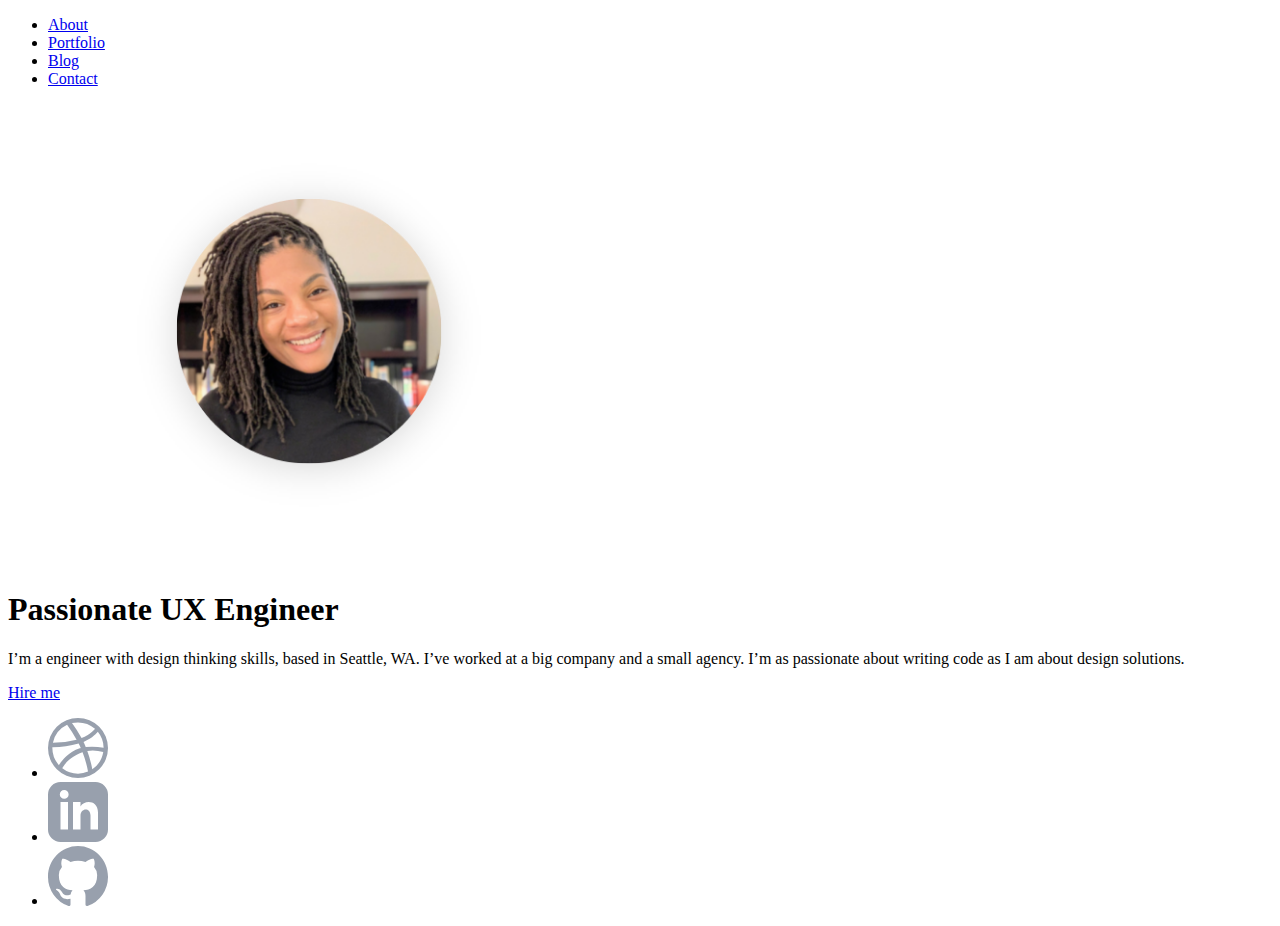
==== index.html @ 9cea9fcd "initial commit" ====
<!DOCTYPE html>
<html>
    <head>
        <meta charset="utf-8">
        <meta http-equiv="X-UA-Compatible" content="IE=edge">
        <title>Jhia Turner | UX Engineer</title>
        <meta name="viewport" content="width=device-width, initial-scale=1">
        <link rel="stylesheet" href="css/styles.css" type="text/css">
    </head>
    <body>
        <div class="container">
            <div class="sidebar">
                <nav>
                    <ul>
                        <li><a href="#">About</a></li>
                        <li><a href="#">Portfolio</a></li>
                        <li><a href="#">Blog</a></li>
                        <li><a href="#">Contact</a></li>
                    </ul>
                </nav>
            </div>
            <div class="content">
                <section class="hero">
                    <img src="/img/portrait-photo.png" />
                    <div class="hero-content">
                        <h1>Passionate UX Engineer</h1>
                        <p>
                            I’m a engineer with design thinking skills, based in Seattle, 
                            WA. I’ve worked at a big company and a small agency. 
                            I’m as passionate about writing code as I am about design 
                            solutions.
                        </p>
                        <a class="action-btn" href="#">Hire me</a>
                    </div>
                </section>
            </div>
            <div class="footer">
                <footer>
                    <ul>
                        <li><a href="#"><svg xmlns="http://www.w3.org/2000/svg" width="60" height="60" viewBox="0 0 60 60"><path d="M30,0A30,30,0,1,0,60,30,30.009,30.009,0,0,0,30,0ZM49.816,13.829a25.507,25.507,0,0,1,5.792,15.944,60.5,60.5,0,0,0-17.831-.813c-.2-.423-.358-.879-.553-1.334-.521-1.236-1.106-2.505-1.692-3.709C44.967,20.076,49.262,14.544,49.816,13.829ZM30,4.425a25.567,25.567,0,0,1,16.985,6.443c-.456.651-4.328,5.824-13.438,9.241a138.338,138.338,0,0,0-9.566-15A26.059,26.059,0,0,1,30,4.425ZM19.1,6.833a161.7,161.7,0,0,1,9.5,14.8A96.1,96.1,0,0,1,4.913,24.761,25.744,25.744,0,0,1,19.1,6.833ZM4.36,30.033v-.781a93.627,93.627,0,0,0,26.323-3.644c.748,1.432,1.432,2.9,2.082,4.36-.325.1-.683.2-1.009.293-13.21,4.263-20.239,15.911-20.824,16.887A25.565,25.565,0,0,1,4.36,30.033ZM30,55.64a25.446,25.446,0,0,1-15.716-5.4c.456-.944,5.662-10.965,20.108-16.009.065-.033.1-.033.163-.065A105.926,105.926,0,0,1,40.022,53.59,25.2,25.2,0,0,1,30,55.64Zm14.284-4.393a110.247,110.247,0,0,0-4.978-18.254A37.421,37.421,0,0,1,55.249,34.1,25.4,25.4,0,0,1,44.284,51.247Z" fill="#98a0ad" fill-rule="evenodd"/></svg></a></li>
                        <li><a href="#"><svg xmlns="http://www.w3.org/2000/svg" width="60" height="60" viewBox="0 0 60 60"><path d="M47.5,0h-35A12.5,12.5,0,0,0,0,12.5v35A12.5,12.5,0,0,0,12.5,60h35A12.5,12.5,0,0,0,60,47.5v-35A12.5,12.5,0,0,0,47.5,0ZM20,47.5H12.5V20H20ZM16.25,16.83a4.41,4.41,0,1,1,4.375-4.41A4.394,4.394,0,0,1,16.25,16.83ZM50,47.5H42.5V33.49c0-8.42-10-7.783-10,0V47.5H25V20h7.5v4.413C35.99,17.948,50,17.47,50,30.6Z" fill="#98a0ad"/></svg></a></li>
                        <li><a href="#"><svg xmlns="http://www.w3.org/2000/svg" width="60" height="60" viewBox="0 0 60 60"><path d="M30,0C13.435,0,0,13.772,0,30.758A30.706,30.706,0,0,0,20.517,59.946c1.5.285,1.983-.669,1.983-1.479V52.74c-8.345,1.861-10.082-3.629-10.082-3.629-1.365-3.555-3.332-4.5-3.332-4.5-2.723-1.91.207-1.869.207-1.869,3.013.215,4.6,3.171,4.6,3.171,2.675,4.7,7.018,3.342,8.73,2.556a6.588,6.588,0,0,1,1.9-4.111c-6.663-.782-13.667-3.419-13.667-15.2a12.073,12.073,0,0,1,3.09-8.256,11.323,11.323,0,0,1,.292-8.141s2.52-.825,8.253,3.153a27.759,27.759,0,0,1,15.023,0c5.728-3.978,8.243-3.153,8.243-3.153a11.312,11.312,0,0,1,.295,8.141,12.041,12.041,0,0,1,3.087,8.256c0,11.814-7.017,14.415-13.7,15.177,1.075.954,2.058,2.825,2.058,5.7v8.441c0,.818.48,1.779,2,1.476A30.708,30.708,0,0,0,60,30.758C60,13.772,46.568,0,30,0Z" fill="#98a0ad"/></svg></a></li>
                    </ul>
                </footer>
            </div>
        </div>
    </body>
</html>
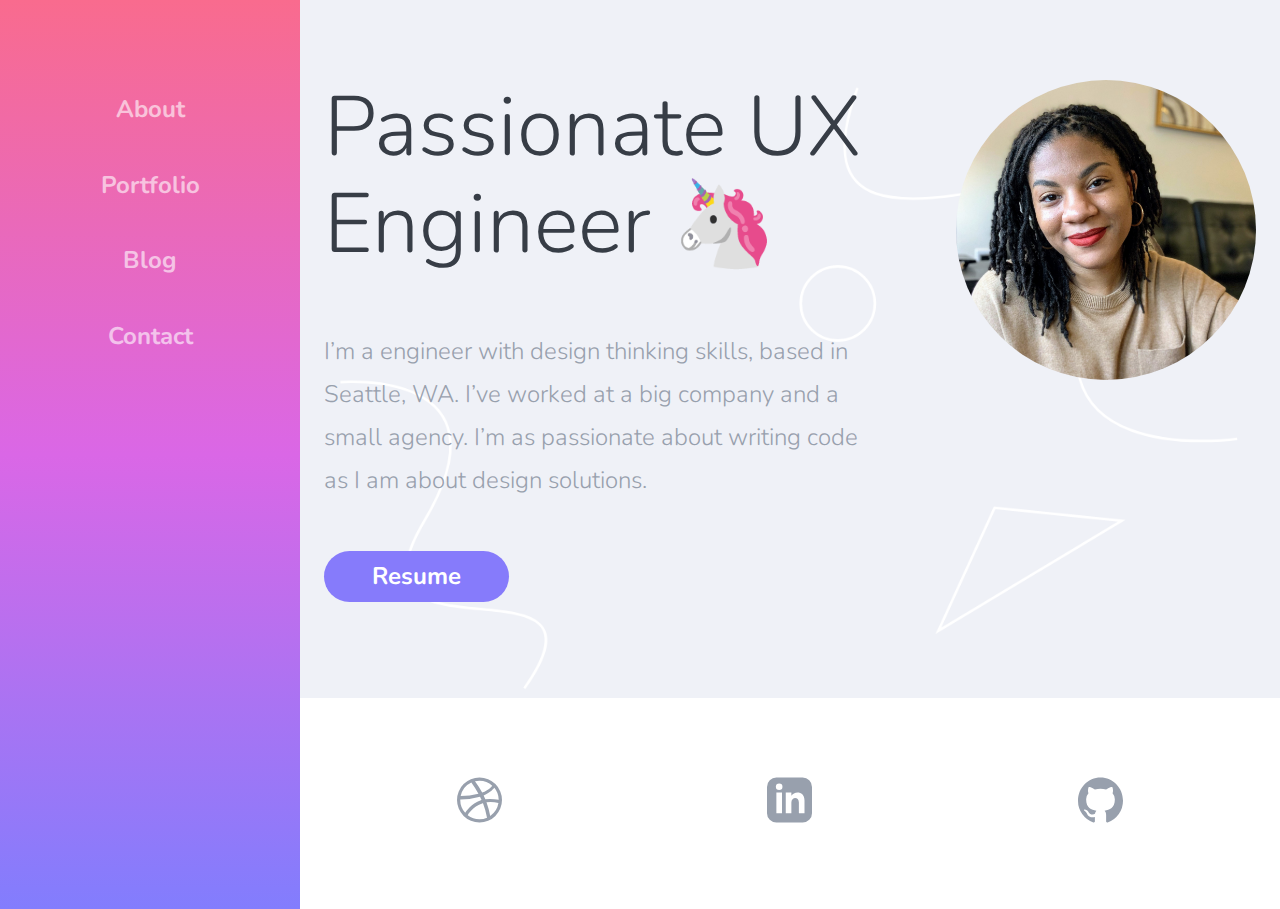
==== commit e8537b08: "add mobile and desktop styles to homepage" ====
--- a/index.html
+++ b/index.html
@@ -5,6 +5,7 @@
         <meta http-equiv="X-UA-Compatible" content="IE=edge">
         <title>Jhia Turner | UX Engineer</title>
         <meta name="viewport" content="width=device-width, initial-scale=1">
+        <link rel="stylesheet" href="css/normalize.css" type="text/css">
         <link rel="stylesheet" href="css/styles.css" type="text/css">
     </head>
     <body>
@@ -21,16 +22,16 @@
             </div>
             <div class="content">
                 <section class="hero">
-                    <img src="/img/portrait-photo.png" />
+                    <img src="/img/portrait.jpg" />
                     <div class="hero-content">
-                        <h1>Passionate UX Engineer</h1>
+                        <h1>Passionate UX Engineer 🦄</h1>
                         <p>
                             I’m a engineer with design thinking skills, based in Seattle, 
                             WA. I’ve worked at a big company and a small agency. 
                             I’m as passionate about writing code as I am about design 
                             solutions.
                         </p>
-                        <a class="action-btn" href="#">Hire me</a>
+                        <a class="action-btn" href="#">Resume</a>
                     </div>
                 </section>
             </div>
--- a/css/styles.css
+++ b/css/styles.css
@@ -0,0 +1,185 @@
+@import url('https://fonts.googleapis.com/css2?family=Nunito:ital,wght@0,200;0,300;0,400;0,700;0,800;0,900;1,200;1,300;1,600;1,700;1,800;1,900&display=swap');
+
+body {
+    font-family: 'Nunito', sans-serif;
+    background: #EFF1F7;
+}
+
+.content {
+    grid-area: content;
+    background: url(/img/background-shapes.png);
+    background-repeat: no-repeat;
+    background-size: cover;
+}
+
+.sidebar {
+    grid-area: sidebar;
+    background: linear-gradient(to right,
+    rgba(249, 107, 142, 1),
+    rgba(218, 103, 230, 1),
+    rgba(130, 125, 253, 1));
+    justify-content: center;
+}
+
+.footer {
+    grid-area: footer;
+    background: white;
+}
+
+.container {
+    font-size: 1.5em;
+    width: 100%;
+    height: 100vh;
+    display: grid;
+    grid-template-areas: 
+        "sidebar"
+        "content"
+        "footer";
+    grid-template-areas: 1fr;
+    grid-template-rows: 130px 800px 250px;
+}
+
+.content,
+.sidebar,
+.footer {
+    padding: 1em;
+}
+
+nav ul {
+    margin: 0;
+    padding: 0;
+    display: flex;
+    justify-content: space-between;
+    text-align: center;
+}
+
+nav li {
+    list-style: none;
+    padding: 1em 0;
+}
+
+nav li a {
+    color: white;
+    font-weight: 700;
+    opacity: 0.6;
+    text-decoration: none;
+    transition: 0.3s;
+}
+
+nav li a:hover {
+    opacity: 1;
+}
+
+.hero {
+    max-width: 1150px;
+    margin: 0 auto;
+    text-align: center;
+}
+
+.hero img {
+    margin-top: 30px;
+    width: 200px;
+    border-radius: 50%;
+}
+
+.hero h1 {
+    font-size: 2em;
+    font-weight: 300;
+    color: #373d46;
+}
+
+.hero p {
+    font-weight: 300;
+    line-height: 1.8em;
+    color: #98a0ad;
+}
+
+.action-btn {
+    display: inline-block;
+    text-decoration: none;
+    color: white;
+    font-weight: 700;
+    background: #867bfb;
+    padding: 0.5em 2em;
+    border-radius: 40px;
+    margin: 1em 0;
+    transition: 0.3s;
+}
+
+.action-btn:hover {
+    box-shadow: 0 10px 50px rgba(188, 197, 216, 1);
+}
+
+footer ul {
+    max-width: 640px;
+    margin: 2em auto;
+    padding: 0;
+    text-align: center;
+    display: flex;
+    flex-direction: row;
+    justify-content: space-around;
+}
+
+footer ul li {
+    list-style: none;
+    align-self: flex-end;
+}
+
+footer ul li a {
+    text-decoration: none;
+    color: #c1c6ce;
+}
+
+svg {
+    width: 60%;
+}
+
+footer p {
+    font-size: 0.8em;
+}
+
+@media (min-width: 1040px) {
+    .container {
+        grid-template-areas:
+            "sidebar content"
+            "sidebar footer";
+        grid-template-columns: 300px 1fr;
+        grid-template-rows: 1fr auto;
+    }
+    nav ul {
+        display: flex;
+        justify-content: space-between;
+        flex-direction: column;
+    }
+    .sidebar {
+        background: linear-gradient(
+        rgba(249, 107, 142, 1),
+        rgba(218, 103, 230, 1),
+        rgba(130, 125, 253, 1));
+        padding-top: 3em;
+    }
+    .hero {
+        text-align: left;
+        margin: 2em auto;
+    }
+    .hero img {
+        margin-top: 0;
+        width: 300px;
+        float: right;
+        border-radius: 50%;
+    }
+    .hero h1 {
+        font-size: 3.5em;
+    }
+    .hero p {
+        width: 60%;
+    }
+    footer ul {
+        max-width: 960px;
+        margin: 0 auto;
+        padding: 2em 0;
+    }
+    svg {
+        width: 75%;
+    }
+}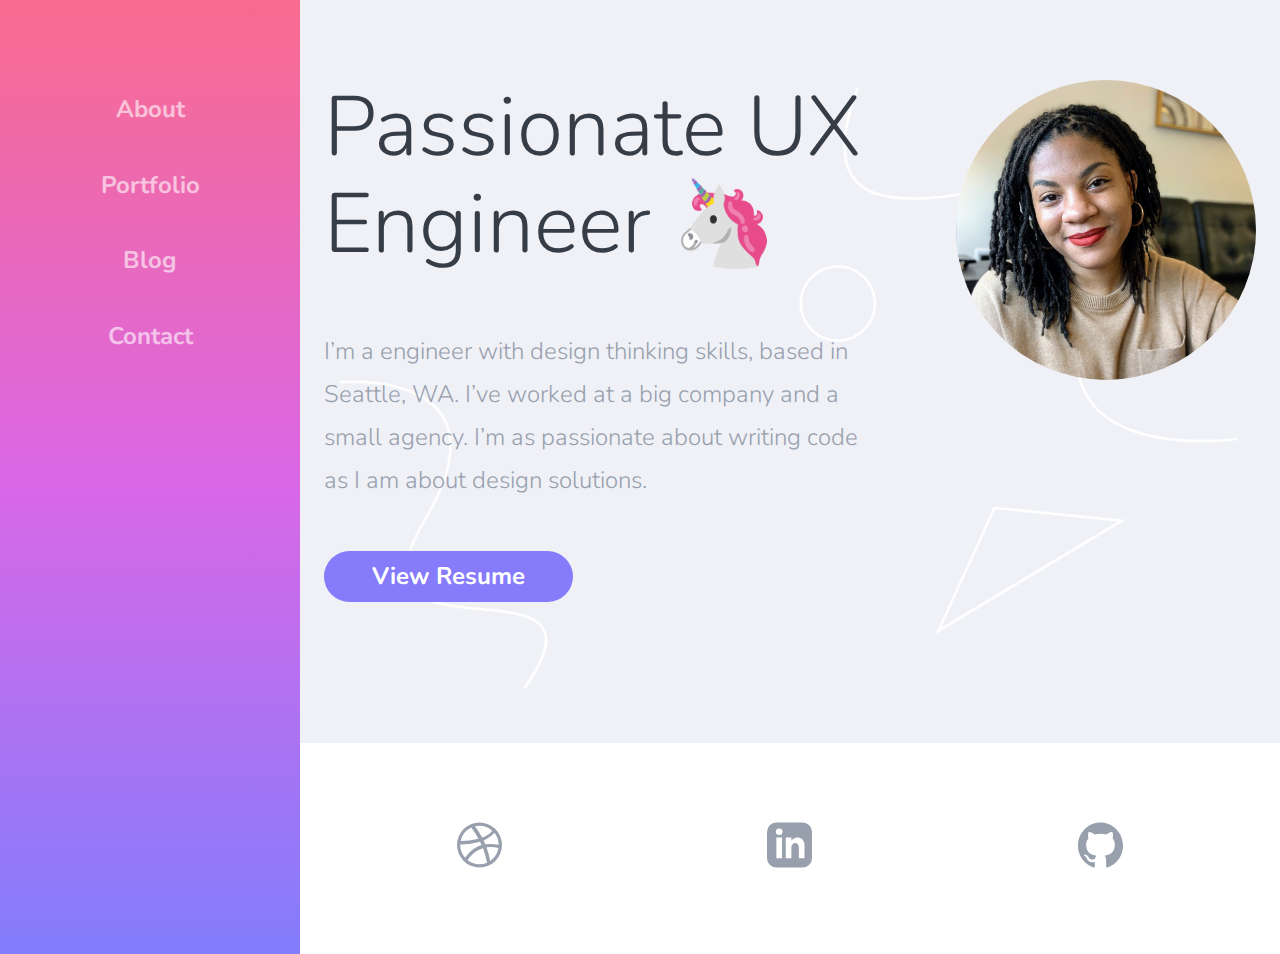
==== commit 0a60453b: "add verb to text in action button" ====
--- a/index.html
+++ b/index.html
@@ -31,7 +31,7 @@
                             I’m as passionate about writing code as I am about design 
                             solutions.
                         </p>
-                        <a class="action-btn" href="#">Resume</a>
+                        <a class="action-btn" href="#">View Resume</a>
                     </div>
                 </section>
             </div>
--- a/css/styles.css
+++ b/css/styles.css
@@ -24,6 +24,7 @@
 .footer {
     grid-area: footer;
     background: white;
+    margin-top: 45px;
 }
 
 .container {
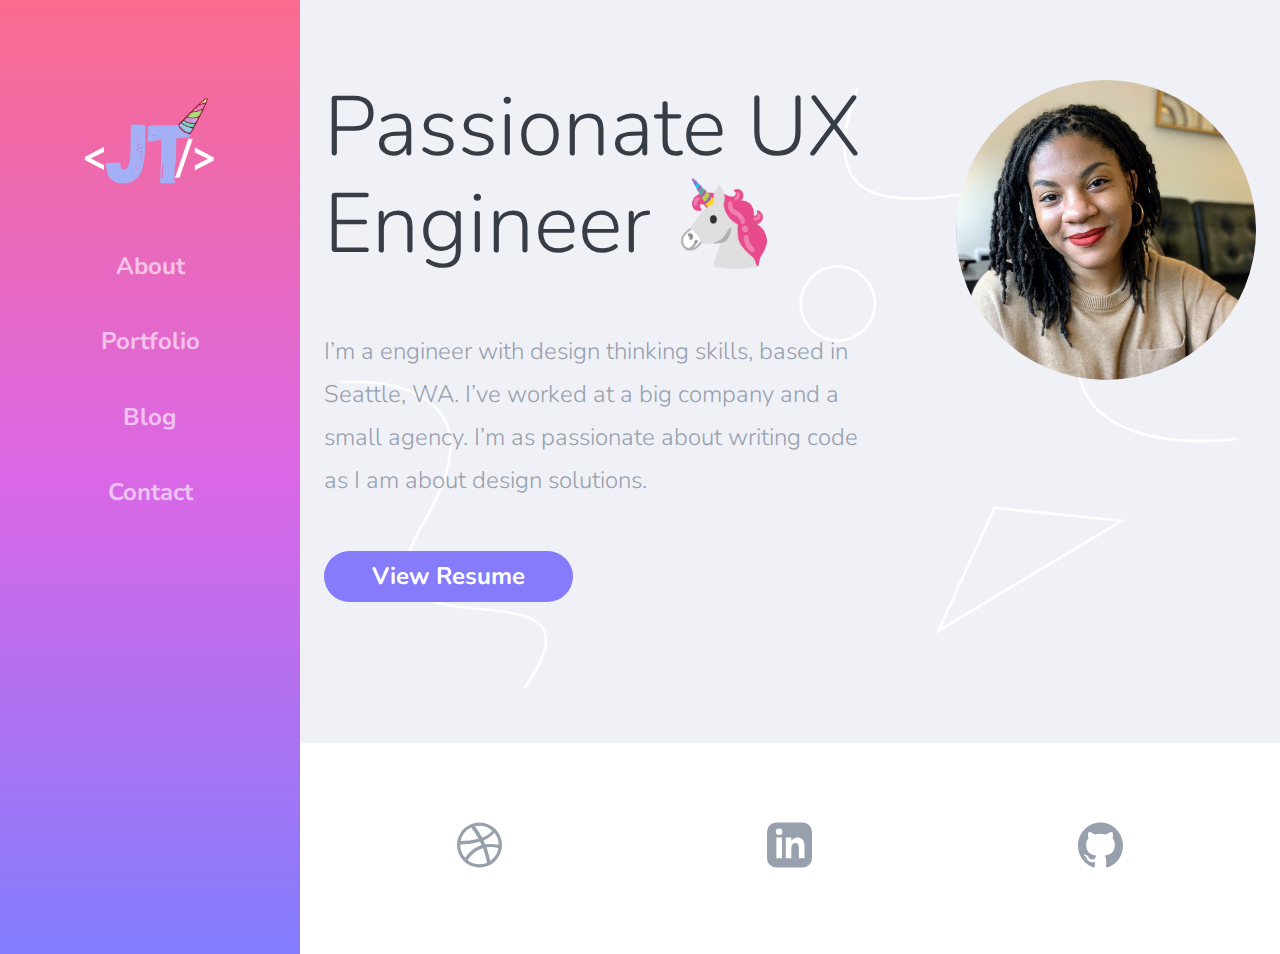
==== commit 38e23e7e: "add logo and favicon" ====
--- a/index.html
+++ b/index.html
@@ -5,6 +5,7 @@
         <meta http-equiv="X-UA-Compatible" content="IE=edge">
         <title>Jhia Turner | UX Engineer</title>
         <meta name="viewport" content="width=device-width, initial-scale=1">
+        <link rel="icon" type="image/png" href="img/JT-logo-large.png">
         <link rel="stylesheet" href="css/normalize.css" type="text/css">
         <link rel="stylesheet" href="css/styles.css" type="text/css">
     </head>
@@ -12,6 +13,7 @@
         <div class="container">
             <div class="sidebar">
                 <nav>
+                    <a href="index.html"><img class="logo" src="/img/JT-logo-small-purple.png" /></a>
                     <ul>
                         <li><a href="#">About</a></li>
                         <li><a href="#">Portfolio</a></li>
--- a/css/styles.css
+++ b/css/styles.css
@@ -69,6 +69,10 @@
 
 nav li a:hover {
     opacity: 1;
+}
+
+.logo {
+    display: none;
 }
 
 .hero {
@@ -147,10 +151,17 @@
         grid-template-columns: 300px 1fr;
         grid-template-rows: 1fr auto;
     }
+    nav {
+        text-align: center;
+    }
     nav ul {
         display: flex;
         justify-content: space-between;
         flex-direction: column;
+    }
+    .logo {
+        display: initial;
+        width: 150px;
     }
     .sidebar {
         background: linear-gradient(
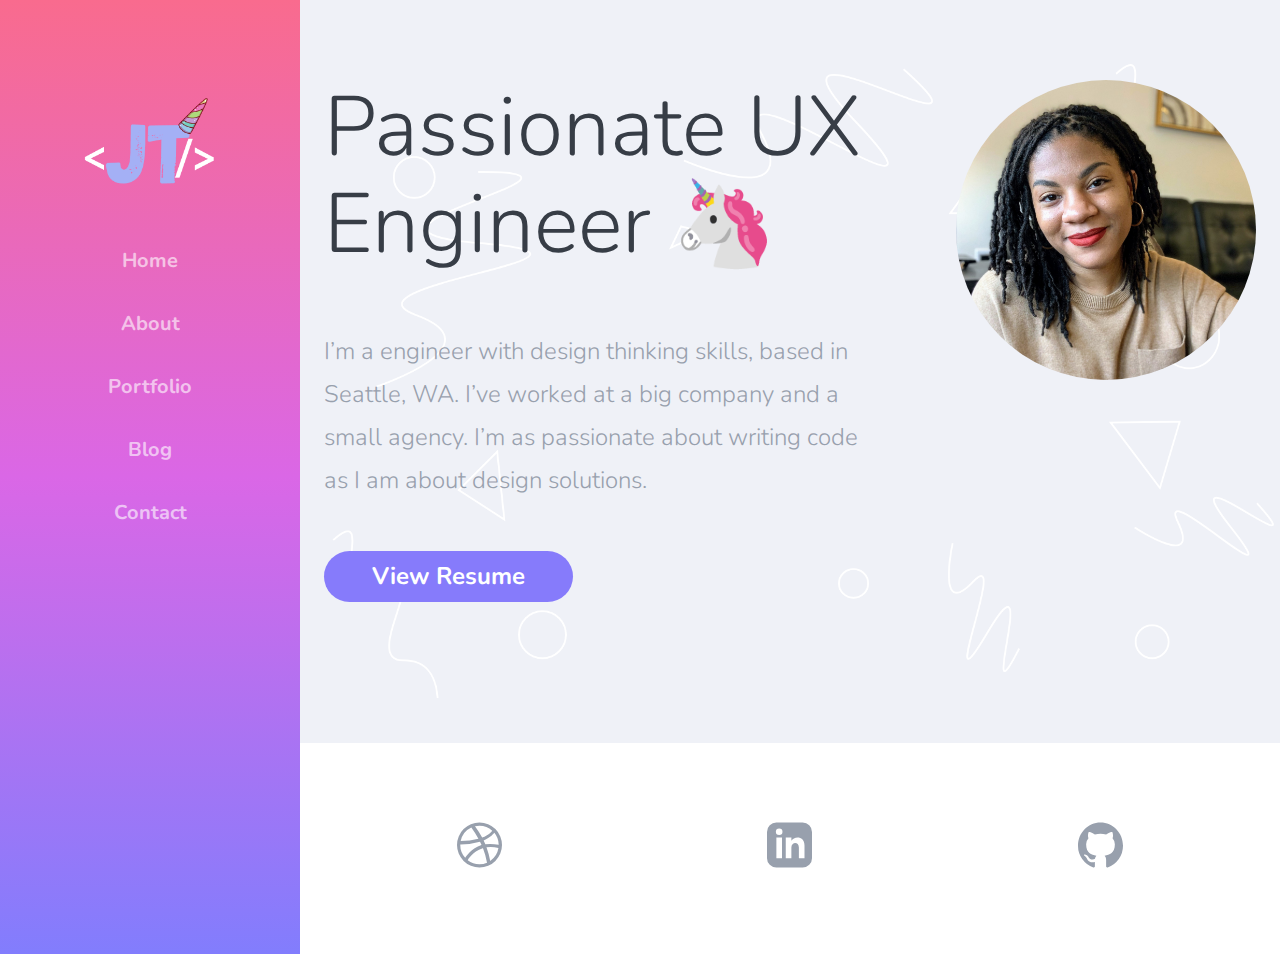
==== commit b95a72c0: "add home link in nav and change background img" ====
--- a/index.html
+++ b/index.html
@@ -15,10 +15,11 @@
                 <nav>
                     <a href="index.html"><img class="logo" src="/img/JT-logo-small-purple.png" /></a>
                     <ul>
-                        <li><a href="#">About</a></li>
-                        <li><a href="#">Portfolio</a></li>
+                        <li><a href="../index.html">Home</a></li>
+                        <li><a href="/pages/about.html">About</a></li>
+                        <li><a href="/pages/portfolio.html">Portfolio</a></li>
                         <li><a href="#">Blog</a></li>
-                        <li><a href="#">Contact</a></li>
+                        <li><a href="/pages/contact.html">Contact</a></li>
                     </ul>
                 </nav>
             </div>
@@ -33,16 +34,16 @@
                             I’m as passionate about writing code as I am about design 
                             solutions.
                         </p>
-                        <a class="action-btn" href="#">View Resume</a>
+                        <a class="action-btn" href="/img/Jhia Turner - Resume 2019-20.pdf " target="_blank">View Resume</a>
                     </div>
                 </section>
             </div>
             <div class="footer">
                 <footer>
                     <ul>
-                        <li><a href="#"><svg xmlns="http://www.w3.org/2000/svg" width="60" height="60" viewBox="0 0 60 60"><path d="M30,0A30,30,0,1,0,60,30,30.009,30.009,0,0,0,30,0ZM49.816,13.829a25.507,25.507,0,0,1,5.792,15.944,60.5,60.5,0,0,0-17.831-.813c-.2-.423-.358-.879-.553-1.334-.521-1.236-1.106-2.505-1.692-3.709C44.967,20.076,49.262,14.544,49.816,13.829ZM30,4.425a25.567,25.567,0,0,1,16.985,6.443c-.456.651-4.328,5.824-13.438,9.241a138.338,138.338,0,0,0-9.566-15A26.059,26.059,0,0,1,30,4.425ZM19.1,6.833a161.7,161.7,0,0,1,9.5,14.8A96.1,96.1,0,0,1,4.913,24.761,25.744,25.744,0,0,1,19.1,6.833ZM4.36,30.033v-.781a93.627,93.627,0,0,0,26.323-3.644c.748,1.432,1.432,2.9,2.082,4.36-.325.1-.683.2-1.009.293-13.21,4.263-20.239,15.911-20.824,16.887A25.565,25.565,0,0,1,4.36,30.033ZM30,55.64a25.446,25.446,0,0,1-15.716-5.4c.456-.944,5.662-10.965,20.108-16.009.065-.033.1-.033.163-.065A105.926,105.926,0,0,1,40.022,53.59,25.2,25.2,0,0,1,30,55.64Zm14.284-4.393a110.247,110.247,0,0,0-4.978-18.254A37.421,37.421,0,0,1,55.249,34.1,25.4,25.4,0,0,1,44.284,51.247Z" fill="#98a0ad" fill-rule="evenodd"/></svg></a></li>
-                        <li><a href="#"><svg xmlns="http://www.w3.org/2000/svg" width="60" height="60" viewBox="0 0 60 60"><path d="M47.5,0h-35A12.5,12.5,0,0,0,0,12.5v35A12.5,12.5,0,0,0,12.5,60h35A12.5,12.5,0,0,0,60,47.5v-35A12.5,12.5,0,0,0,47.5,0ZM20,47.5H12.5V20H20ZM16.25,16.83a4.41,4.41,0,1,1,4.375-4.41A4.394,4.394,0,0,1,16.25,16.83ZM50,47.5H42.5V33.49c0-8.42-10-7.783-10,0V47.5H25V20h7.5v4.413C35.99,17.948,50,17.47,50,30.6Z" fill="#98a0ad"/></svg></a></li>
-                        <li><a href="#"><svg xmlns="http://www.w3.org/2000/svg" width="60" height="60" viewBox="0 0 60 60"><path d="M30,0C13.435,0,0,13.772,0,30.758A30.706,30.706,0,0,0,20.517,59.946c1.5.285,1.983-.669,1.983-1.479V52.74c-8.345,1.861-10.082-3.629-10.082-3.629-1.365-3.555-3.332-4.5-3.332-4.5-2.723-1.91.207-1.869.207-1.869,3.013.215,4.6,3.171,4.6,3.171,2.675,4.7,7.018,3.342,8.73,2.556a6.588,6.588,0,0,1,1.9-4.111c-6.663-.782-13.667-3.419-13.667-15.2a12.073,12.073,0,0,1,3.09-8.256,11.323,11.323,0,0,1,.292-8.141s2.52-.825,8.253,3.153a27.759,27.759,0,0,1,15.023,0c5.728-3.978,8.243-3.153,8.243-3.153a11.312,11.312,0,0,1,.295,8.141,12.041,12.041,0,0,1,3.087,8.256c0,11.814-7.017,14.415-13.7,15.177,1.075.954,2.058,2.825,2.058,5.7v8.441c0,.818.48,1.779,2,1.476A30.708,30.708,0,0,0,60,30.758C60,13.772,46.568,0,30,0Z" fill="#98a0ad"/></svg></a></li>
+                        <li><a href="https://dribbble.com/jhimitu" target="_blank"><svg xmlns="http://www.w3.org/2000/svg" width="60" height="60" viewBox="0 0 60 60"><path d="M30,0A30,30,0,1,0,60,30,30.009,30.009,0,0,0,30,0ZM49.816,13.829a25.507,25.507,0,0,1,5.792,15.944,60.5,60.5,0,0,0-17.831-.813c-.2-.423-.358-.879-.553-1.334-.521-1.236-1.106-2.505-1.692-3.709C44.967,20.076,49.262,14.544,49.816,13.829ZM30,4.425a25.567,25.567,0,0,1,16.985,6.443c-.456.651-4.328,5.824-13.438,9.241a138.338,138.338,0,0,0-9.566-15A26.059,26.059,0,0,1,30,4.425ZM19.1,6.833a161.7,161.7,0,0,1,9.5,14.8A96.1,96.1,0,0,1,4.913,24.761,25.744,25.744,0,0,1,19.1,6.833ZM4.36,30.033v-.781a93.627,93.627,0,0,0,26.323-3.644c.748,1.432,1.432,2.9,2.082,4.36-.325.1-.683.2-1.009.293-13.21,4.263-20.239,15.911-20.824,16.887A25.565,25.565,0,0,1,4.36,30.033ZM30,55.64a25.446,25.446,0,0,1-15.716-5.4c.456-.944,5.662-10.965,20.108-16.009.065-.033.1-.033.163-.065A105.926,105.926,0,0,1,40.022,53.59,25.2,25.2,0,0,1,30,55.64Zm14.284-4.393a110.247,110.247,0,0,0-4.978-18.254A37.421,37.421,0,0,1,55.249,34.1,25.4,25.4,0,0,1,44.284,51.247Z" fill="#98a0ad" fill-rule="evenodd"/></svg></a></li>
+                        <li><a href="https://www.linkedin.com/in/jhiaturner/" target="_blank"><svg xmlns="http://www.w3.org/2000/svg" width="60" height="60" viewBox="0 0 60 60"><path d="M47.5,0h-35A12.5,12.5,0,0,0,0,12.5v35A12.5,12.5,0,0,0,12.5,60h35A12.5,12.5,0,0,0,60,47.5v-35A12.5,12.5,0,0,0,47.5,0ZM20,47.5H12.5V20H20ZM16.25,16.83a4.41,4.41,0,1,1,4.375-4.41A4.394,4.394,0,0,1,16.25,16.83ZM50,47.5H42.5V33.49c0-8.42-10-7.783-10,0V47.5H25V20h7.5v4.413C35.99,17.948,50,17.47,50,30.6Z" fill="#98a0ad"/></svg></a></li>
+                        <li><a href="https://github.com/jhimitu/" target="_blank"><svg xmlns="http://www.w3.org/2000/svg" width="60" height="60" viewBox="0 0 60 60"><path d="M30,0C13.435,0,0,13.772,0,30.758A30.706,30.706,0,0,0,20.517,59.946c1.5.285,1.983-.669,1.983-1.479V52.74c-8.345,1.861-10.082-3.629-10.082-3.629-1.365-3.555-3.332-4.5-3.332-4.5-2.723-1.91.207-1.869.207-1.869,3.013.215,4.6,3.171,4.6,3.171,2.675,4.7,7.018,3.342,8.73,2.556a6.588,6.588,0,0,1,1.9-4.111c-6.663-.782-13.667-3.419-13.667-15.2a12.073,12.073,0,0,1,3.09-8.256,11.323,11.323,0,0,1,.292-8.141s2.52-.825,8.253,3.153a27.759,27.759,0,0,1,15.023,0c5.728-3.978,8.243-3.153,8.243-3.153a11.312,11.312,0,0,1,.295,8.141,12.041,12.041,0,0,1,3.087,8.256c0,11.814-7.017,14.415-13.7,15.177,1.075.954,2.058,2.825,2.058,5.7v8.441c0,.818.48,1.779,2,1.476A30.708,30.708,0,0,0,60,30.758C60,13.772,46.568,0,30,0Z" fill="#98a0ad"/></svg></a></li>
                     </ul>
                 </footer>
             </div>
--- a/css/styles.css
+++ b/css/styles.css
@@ -7,7 +7,7 @@
 
 .content {
     grid-area: content;
-    background: url(/img/background-shapes.png);
+    background: url(/img/spaced-shapdes.png);
     background-repeat: no-repeat;
     background-size: cover;
 }
@@ -37,7 +37,7 @@
         "content"
         "footer";
     grid-template-areas: 1fr;
-    grid-template-rows: 130px 800px 250px;
+    grid-template-rows: 130px auto 250px;
 }
 
 .content,
@@ -57,6 +57,7 @@
 nav li {
     list-style: none;
     padding: 1em 0;
+    font-size: 20px;
 }
 
 nav li a {
@@ -115,6 +116,36 @@
     box-shadow: 0 10px 50px rgba(188, 197, 216, 1);
 }
 
+.card {
+    background: #fff;
+    box-shadow: 0 10px 50px rgba(188, 197, 216, 1);
+    width: 365px;
+    text-align: center;
+    border-radius: 5px;
+    display: flex;
+    flex-direction: column;
+    align-items: center;
+}
+
+.card p {
+    padding-bottom: 30px;
+    width: 300px;
+    font-size: 18px;
+}
+.card p, .about-title {
+    text-align: center;
+    margin: auto;
+}
+
+.about-title {
+    padding: 30px;
+}
+
+.card img {
+    border-radius: 50%;
+    margin-bottom: 20px;
+}
+
 footer ul {
     max-width: 640px;
     margin: 2em auto;
@@ -186,6 +217,30 @@
     .hero p {
         width: 60%;
     }
+    .card {
+        background: #fff;
+        box-shadow: 0 10px 50px rgba(188, 197, 216, 1);
+        width: 800px;
+        text-align: center;
+        border-radius: 5px;
+    }
+    
+    .card p {
+        padding-bottom: 30px;
+    }
+    .card p, .about-title {
+        text-align: center;
+        margin: auto;
+    }
+    
+    .about-title {
+        padding: 30px;
+    }
+
+    .card img {
+        border-radius: 50%;
+    }
+
     footer ul {
         max-width: 960px;
         margin: 0 auto;
